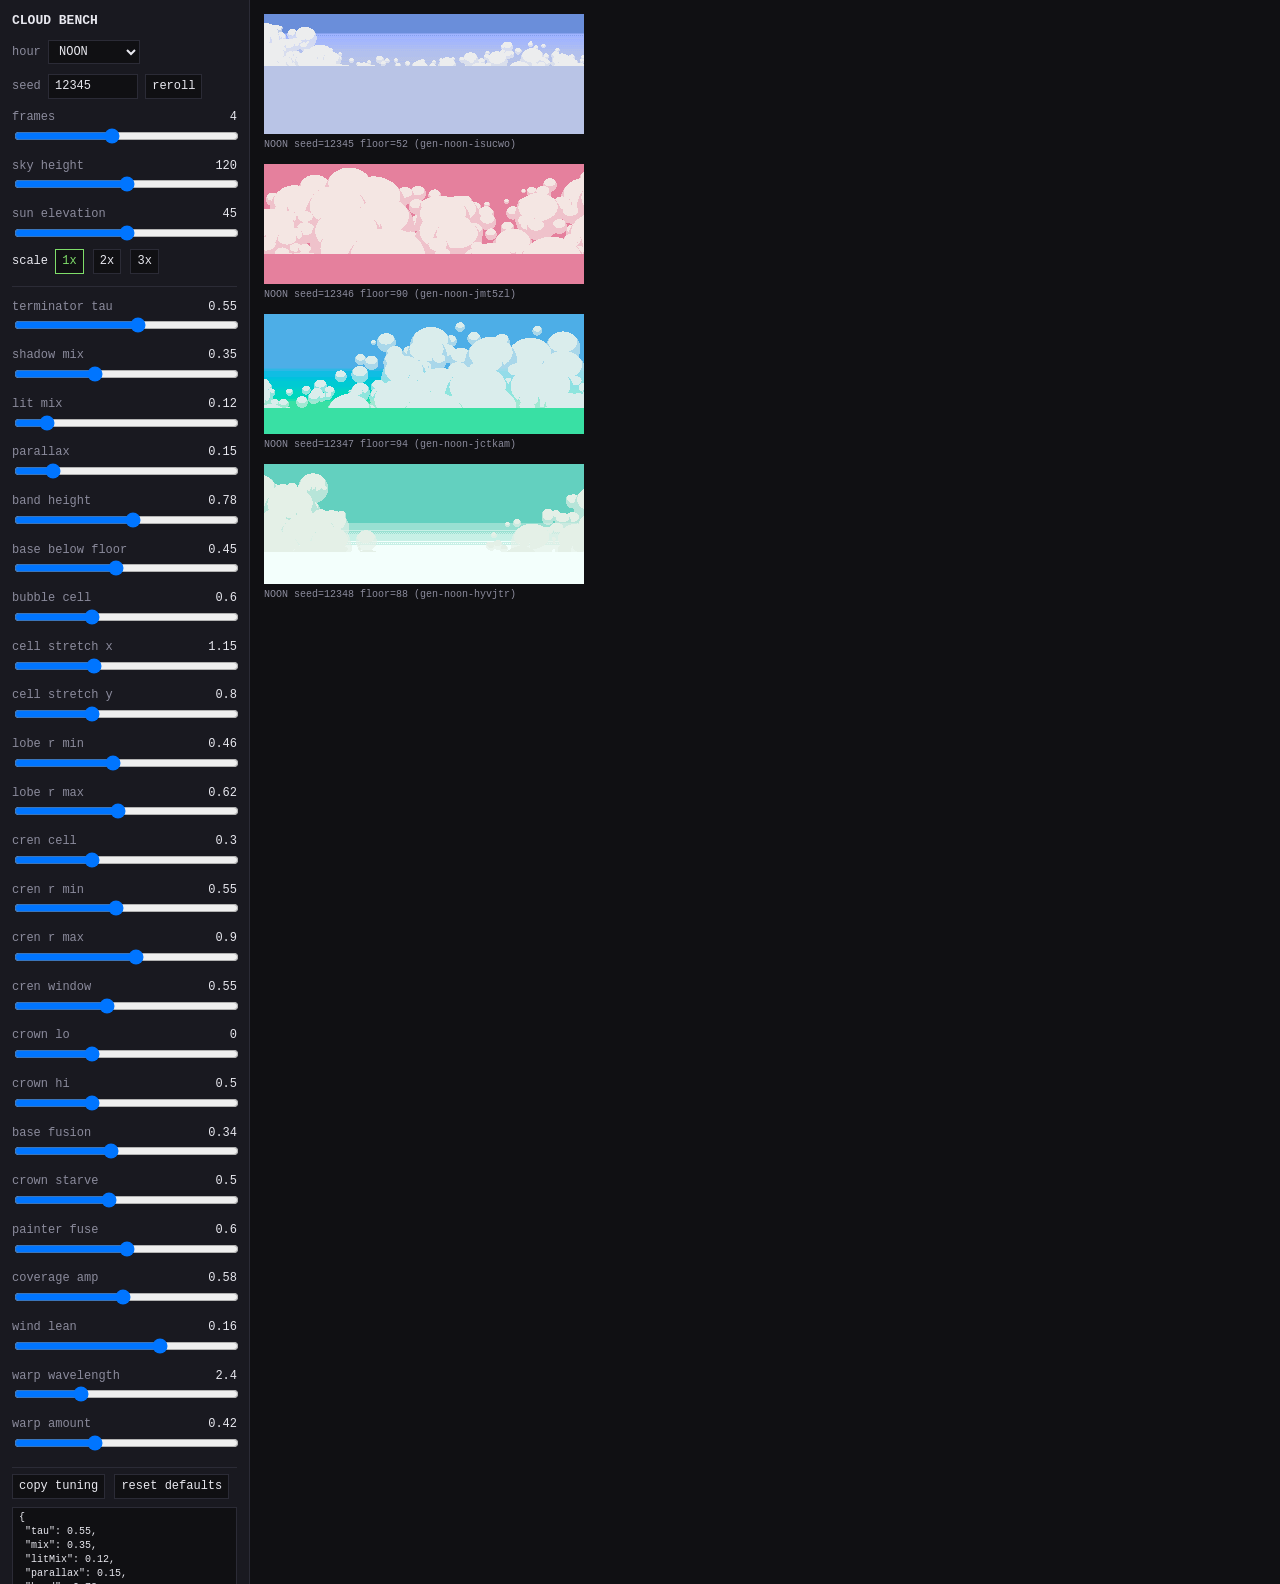
==== cloud-bench.html @ 200ed96b "Add files via upload" ====
<!DOCTYPE html>
<html lang="en">
<head>
<meta charset="UTF-8" />
<meta name="viewport" content="width=device-width, initial-scale=1.0" />
<title>Fast Fruit — cloud bench</title>
<!--
  CLOUD BENCH — the authoring and auditing tool for js/cloud.js.

  THE ONE RULE (inherited from sky-bench): this file contains no cloud
  solver. Every cloud pixel comes from FF.cloud.strip(), the same pure
  function the renderer caches and blits; every sky pixel from
  FF.sky.rows(). The bench edits FF.cloud.P live through the SCHEMA
  the module publishes, so a slider here is the value the game ships.

  Workflow: pick an hour, roll seeds, drag until it looks right, then
  COPY TUNING and send the JSON back — those numbers become the new
  defaults in cloud.js (and CLOUD ruling constants where ruled).

  file:// compatible, zero dependencies, one file.
-->
<style>
  :root { --bg:#101013; --panel:#191920; --line:#2b2b36;
    --ink:#e8e8ef; --dim:#8b8b9c; --accent:#7fdd6a; }
  * { box-sizing: border-box; }
  body { margin:0; background:var(--bg); color:var(--ink);
    font:12px/1.4 ui-monospace, Menlo, Consolas, monospace;
    display:flex; min-height:100vh; }
  #panel { width:250px; padding:12px; background:var(--panel);
    border-right:1px solid var(--line); overflow-y:auto; flex-shrink:0; }
  #view { flex:1; padding:14px; overflow:auto; }
  h1 { font-size:13px; margin:0 0 10px; }
  label { display:block; color:var(--dim); margin-top:8px; }
  label span.val { float:right; color:var(--ink); }
  input[type=range] { width:100%; }
  select, input[type=number], button, textarea {
    background:var(--bg); color:var(--ink); border:1px solid var(--line);
    font:inherit; padding:3px 6px; }
  button { cursor:pointer; margin:2px 2px 2px 0; }
  button.on { border-color:var(--accent); color:var(--accent); }
  canvas { image-rendering:pixelated; display:block; margin-bottom:4px; }
  .cap { color:var(--dim); font-size:10px; margin-bottom:12px; }
  textarea { width:100%; height:88px; font-size:10px; margin-top:6px; }
  .group { border-top:1px solid var(--line); margin-top:10px; padding-top:4px; }
</style>
</head>
<body>
<div id="panel">
  <h1>CLOUD BENCH</h1>
  <label>hour
    <select id="role">
      <option>MORNING</option><option selected>NOON</option>
      <option>DUSK</option><option>MIDNIGHT</option>
    </select>
  </label>
  <label>seed <input type="number" id="seed" value="12345" style="width:90px">
    <button id="reroll">reroll</button></label>
  <label>frames <span class="val" id="framesV">4</span>
    <input type="range" id="frames" min="1" max="8" value="4"></label>
  <label>sky height <span class="val" id="skyhV">120</span>
    <input type="range" id="skyh" min="60" max="180" value="120"></label>
  <label>sun elevation <span class="val" id="elevV">45</span>
    <input type="range" id="elev" min="1" max="89" value="45"></label>
  <div>scale
    <button data-s="1" class="on">1x</button>
    <button data-s="2">2x</button>
    <button data-s="3">3x</button>
  </div>
  <div class="group" id="sliders"></div>
  <div class="group">
    <button id="copy">copy tuning</button>
    <button id="reset">reset defaults</button>
    <textarea id="dump" readonly></textarea>
  </div>
</div>
<div id="view"></div>
<script src="js/dmath.js"></script>
<script src="js/oklab.js"></script>
<script src="js/palette.js"></script>
<script src="js/shading.js"></script>
<script src="js/sky.js"></script>
<script src="js/cloud.js"></script>
<script>
(function () {
'use strict';
const FF = window.FF;
const CL = FF.cloud;
const DEFAULTS = JSON.parse(JSON.stringify(CL.P));
let scale = 1;
const $ = (id) => document.getElementById(id);

// Auto-build sliders from the module's own SCHEMA — the bench never
// invents a parameter the game doesn't have.
const slidersEl = $('sliders');
for (const s of CL.SCHEMA) {
  const lab = document.createElement('label');
  lab.textContent = s.label + ' ';
  const val = document.createElement('span');
  val.className = 'val'; val.id = 'v_' + s.key;
  val.textContent = CL.P[s.key];
  lab.appendChild(val);
  const inp = document.createElement('input');
  inp.type = 'range'; inp.min = s.min; inp.max = s.max; inp.step = s.step;
  inp.value = CL.P[s.key]; inp.id = 'in_' + s.key;
  inp.addEventListener('input', () => {
    CL.P[s.key] = parseFloat(inp.value);
    val.textContent = inp.value;
    CL.invalidate();
    render();
  });
  lab.appendChild(inp);
  slidersEl.appendChild(lab);
}

function drawSkyRows(ctx, W, H, spec) {
  for (const rw of FF.sky.rows(H, spec)) {
    ctx.fillStyle = rw.hex;
    ctx.fillRect(0, rw.y, W, rw.h);
    if (rw.checker) {
      const cell = rw.checker.cell || 1;
      ctx.fillStyle = rw.checker.second;
      for (let yy = rw.y; yy < rw.y + rw.h && yy < H; yy++) {
        for (let x = 0; x < W; x++) {
          if (((x / cell | 0) & 1) === ((yy / cell | 0) & 1)) ctx.fillRect(x, yy, 1, 1);
        }
      }
    }
  }
}

function render() {
  const role = $('role').value;
  const seed0 = parseInt($('seed').value, 10) || 0;
  const frames = parseInt($('frames').value, 10);
  const H = parseInt($('skyh').value, 10);
  const W = 320;
  FF.shading.P.sunElevationDeg = parseInt($('elev').value, 10);
  const view = $('view');
  view.innerHTML = '';
  for (let i = 0; i < frames; i++) {
    const seed = seed0 + i;
    const spec = FF.sky.generate(role, seed);
    const cv = document.createElement('canvas');
    cv.width = W; cv.height = H;
    cv.style.width = (W * scale) + 'px';
    cv.style.height = (H * scale) + 'px';
    const ctx = cv.getContext('2d');
    drawSkyRows(ctx, W, H, spec);
    const st = CL.strip(spec, String(spec.id || role) + '|clouds|' + seed, H);
    const sc = document.createElement('canvas');
    sc.width = st.w; sc.height = st.h;
    sc.getContext('2d').putImageData(new ImageData(st.rgba, st.w, st.h), 0, 0);
    ctx.drawImage(sc, 0, 0);
    const cap = document.createElement('div');
    cap.className = 'cap';
    cap.textContent = role + '  seed=' + seed + '  floor=' + st.floorY
      + '  (' + (spec.id || 'rolled') + ')';
    view.appendChild(cv);
    view.appendChild(cap);
  }
  $('dump').value = JSON.stringify(CL.P, null, 1);
}

$('role').addEventListener('change', () => { CL.invalidate(); render(); });
$('seed').addEventListener('change', () => { CL.invalidate(); render(); });
$('reroll').addEventListener('click', () => {
  $('seed').value = (Math.random() * 100000) | 0;   // bench-only convenience
  CL.invalidate(); render();
});
for (const id of ['frames', 'skyh', 'elev']) {
  $(id).addEventListener('input', () => {
    $(id + 'V').textContent = $(id).value;
    CL.invalidate(); render();
  });
}
document.querySelectorAll('button[data-s]').forEach((btn) => {
  btn.addEventListener('click', () => {
    document.querySelectorAll('button[data-s]').forEach((b) => b.classList.remove('on'));
    btn.classList.add('on');
    scale = parseInt(btn.dataset.s, 10);
    render();
  });
});
$('copy').addEventListener('click', () => {
  $('dump').select();
  document.execCommand('copy');
});
$('reset').addEventListener('click', () => {
  Object.assign(CL.P, DEFAULTS);
  for (const s of CL.SCHEMA) {
    const inp = document.getElementById('in_' + s.key);
    if (inp) { inp.value = CL.P[s.key]; document.getElementById('v_' + s.key).textContent = CL.P[s.key]; }
  }
  CL.invalidate(); render();
});
render();
})();
</script>
</body>
</html>
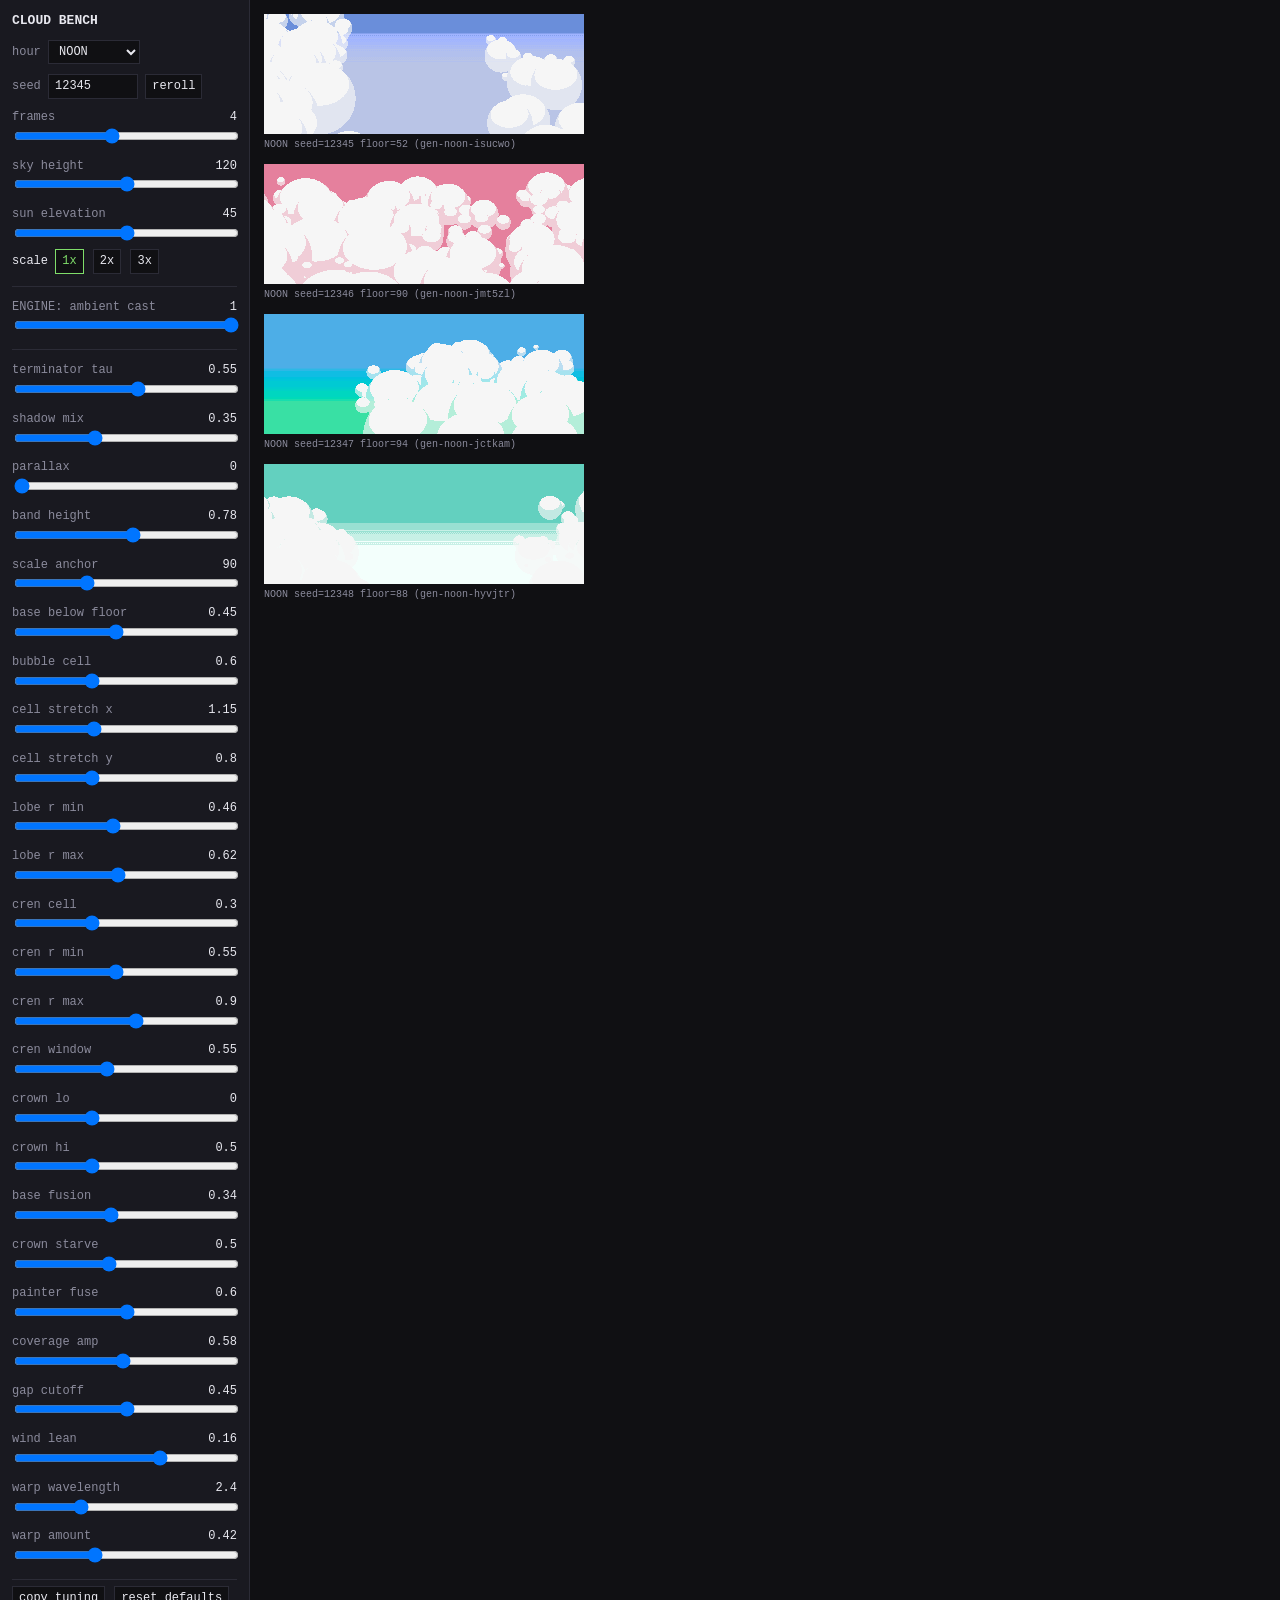
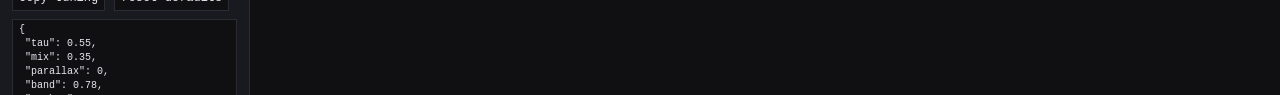
==== commit 7b5517bf: "Add files via upload" ====
--- a/cloud-bench.html
+++ b/cloud-bench.html
@@ -66,6 +66,10 @@
     <button data-s="2">2x</button>
     <button data-s="3">3x</button>
   </div>
+  <div class="group">
+    <label>ENGINE: ambient cast <span class="val" id="ambV">1</span>
+      <input type="range" id="amb" min="0" max="1" step="0.05" value="1"></label>
+  </div>
   <div class="group" id="sliders"></div>
   <div class="group">
     <button id="copy">copy tuning</button>
@@ -167,6 +171,11 @@
   $('seed').value = (Math.random() * 100000) | 0;   // bench-only convenience
   CL.invalidate(); render();
 });
+$('amb').addEventListener('input', () => {
+  $('ambV').textContent = $('amb').value;
+  FF.palette.setAmbient(parseFloat($('amb').value));
+  CL.invalidate(); render();
+});
 for (const id of ['frames', 'skyh', 'elev']) {
   $(id).addEventListener('input', () => {
     $(id + 'V').textContent = $(id).value;
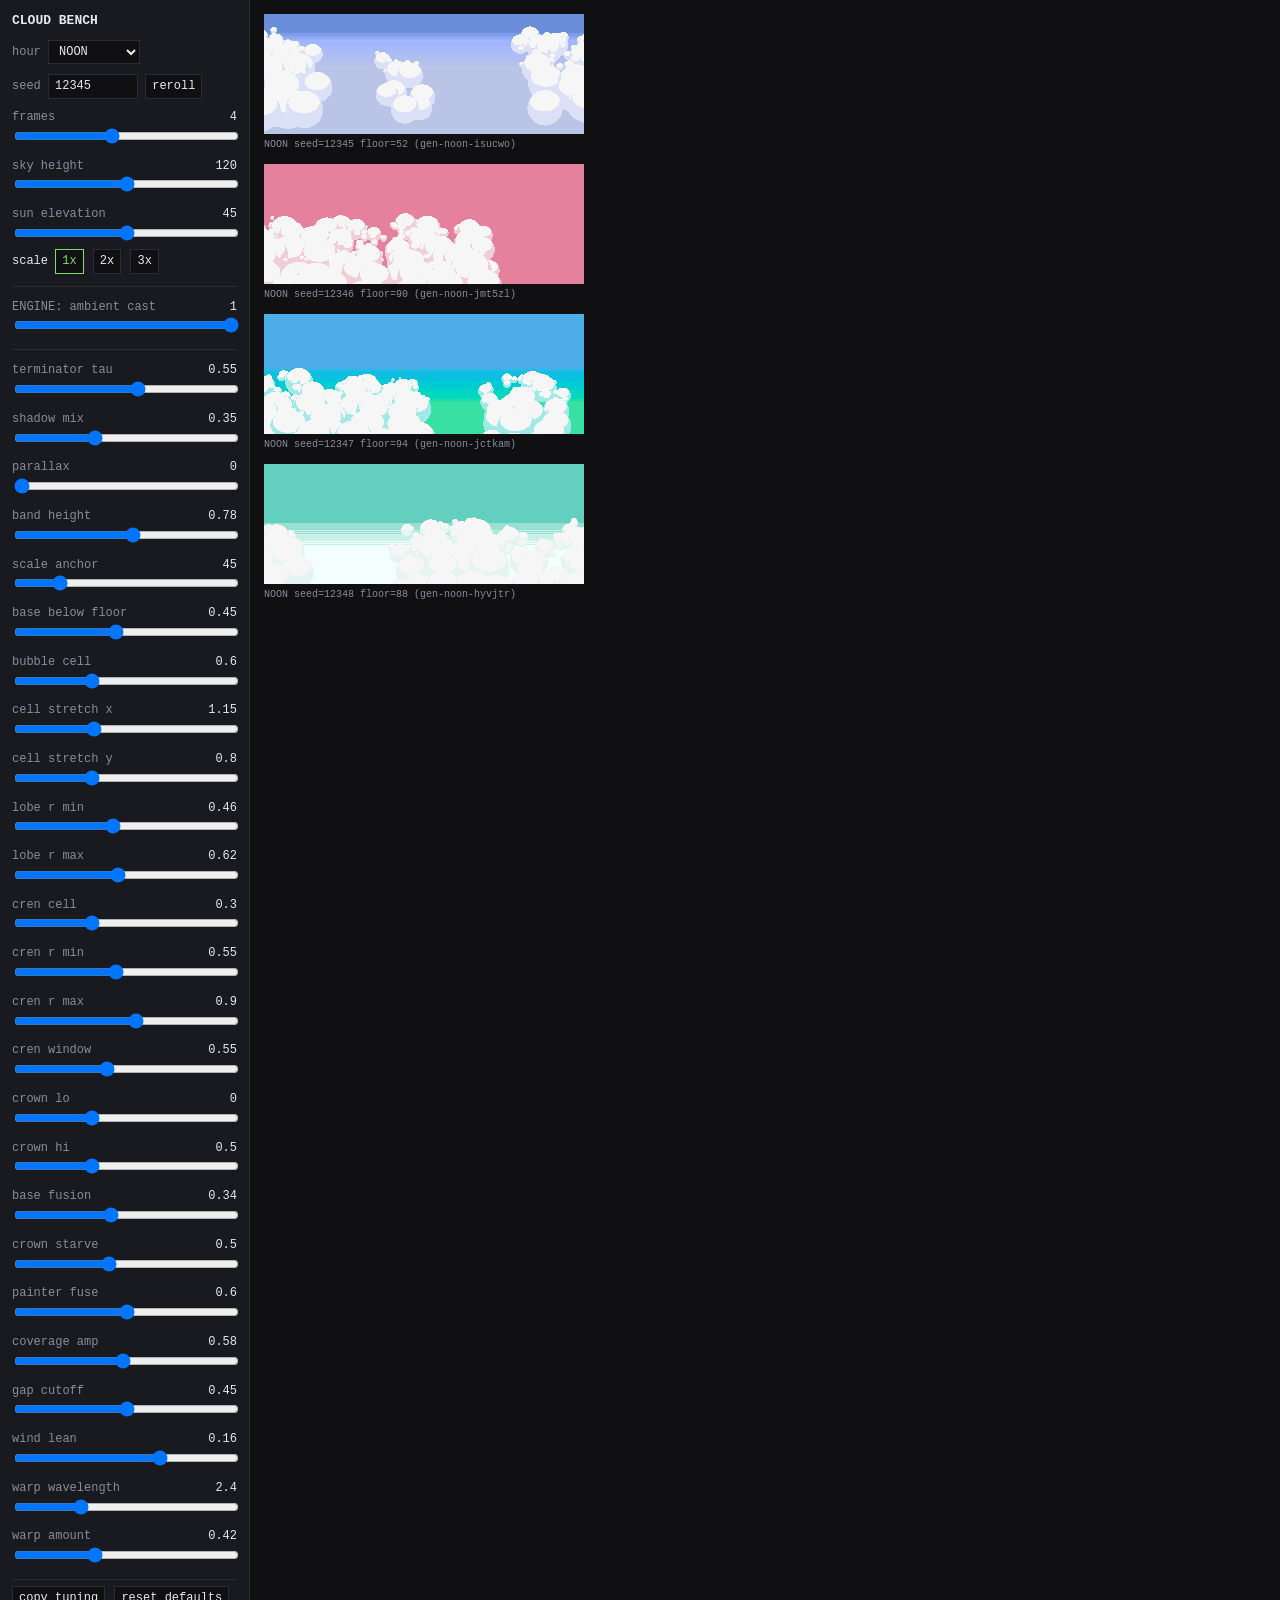
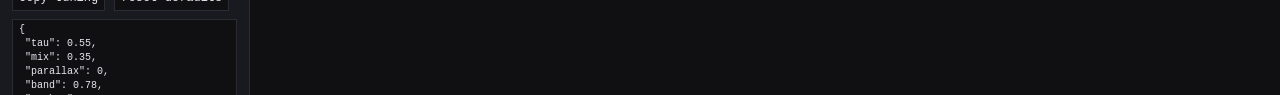
==== commit 1d887280: "Add files via upload" ====
--- a/cloud-bench.html
+++ b/cloud-bench.html
@@ -120,15 +120,7 @@
   for (const rw of FF.sky.rows(H, spec)) {
     ctx.fillStyle = rw.hex;
     ctx.fillRect(0, rw.y, W, rw.h);
-    if (rw.checker) {
-      const cell = rw.checker.cell || 1;
-      ctx.fillStyle = rw.checker.second;
-      for (let yy = rw.y; yy < rw.y + rw.h && yy < H; yy++) {
-        for (let x = 0; x < W; x++) {
-          if (((x / cell | 0) & 1) === ((yy / cell | 0) & 1)) ctx.fillRect(x, yy, 1, 1);
-        }
-      }
-    }
+    // (checker overlay retired with the ruling, 2026-08-25)
   }
 }
 
